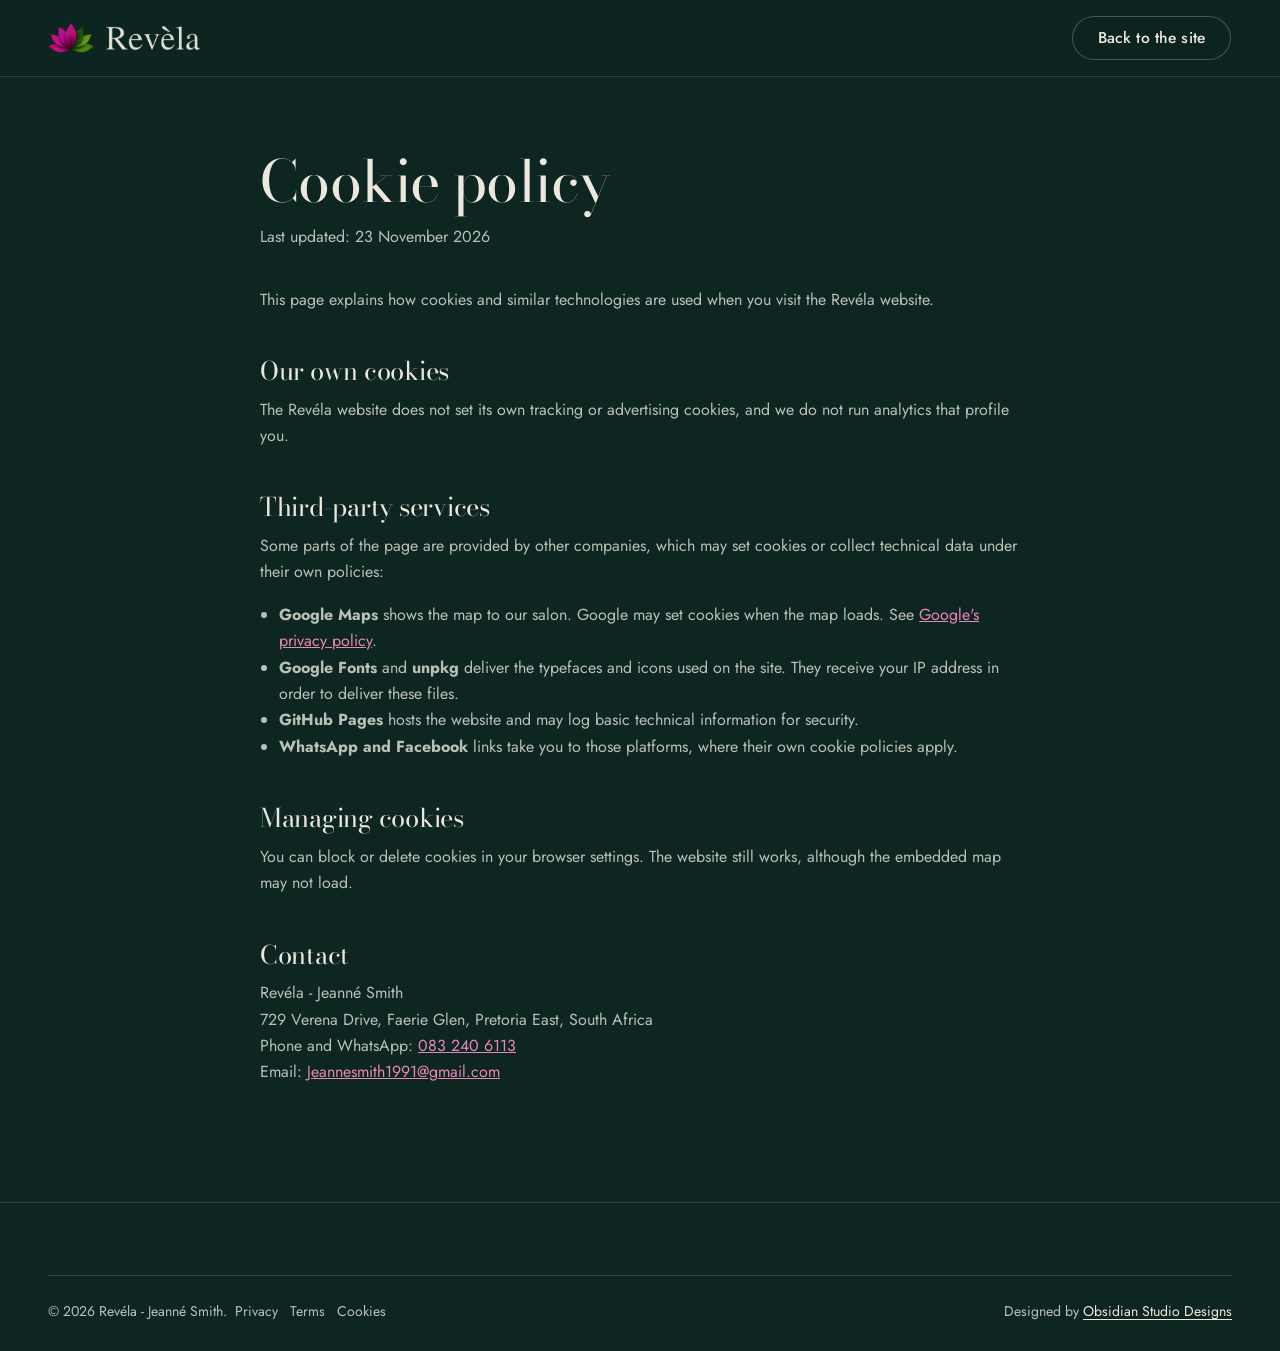
==== cookies/index.html @ 6b5a97c2 "Launch the Revéla website Co-Authored-By: Claude Opus 5.5 <noreply@anthropic.com>" ====
<!doctype html>
<html lang="en-ZA">
<head>
<meta charset="utf-8">
<meta name="viewport" content="width=device-width, initial-scale=1, viewport-fit=cover">
<title>Cookie policy | Revéla</title>
<meta name="description" content="How cookies and third-party services are used on the Revéla website.">
<meta name="robots" content="index, follow">
<link rel="canonical" href="https://obsidianstudiodesigns.github.io/Revela/cookies/">
<meta name="theme-color" content="#0e2621">
<meta property="og:type" content="website">
<meta property="og:site_name" content="Revéla">
<meta property="og:title" content="Cookie policy | Revéla">
<meta property="og:description" content="How cookies and third-party services are used on the Revéla website.">
<meta property="og:url" content="https://obsidianstudiodesigns.github.io/Revela/cookies/">
<meta property="og:image" content="https://obsidianstudiodesigns.github.io/Revela/assets/og/revela-og.jpg">
<meta property="og:image:width" content="1200">
<meta property="og:image:height" content="630">
<meta name="twitter:card" content="summary_large_image">
<meta name="twitter:image" content="https://obsidianstudiodesigns.github.io/Revela/assets/og/revela-og.jpg">
<link rel="icon" href="../favicon.ico" sizes="any">
<link rel="icon" type="image/png" sizes="32x32" href="../favicon-32.png">
<link rel="apple-touch-icon" href="../apple-touch-icon.png">
<link rel="manifest" href="../site.webmanifest">
<link rel="preconnect" href="https://fonts.googleapis.com">
<link rel="preconnect" href="https://fonts.gstatic.com" crossorigin>
<link rel="stylesheet" href="https://fonts.googleapis.com/css2?family=Bodoni+Moda:ital,opsz,wght@0,6..96,400..600;1,6..96,400..500&family=Jost:wght@300..600&display=swap">
<link rel="stylesheet" href="../assets/css/site.css">
</head>
<body>
<a class="skip" href="#main">Skip to content</a>
<header class="site-head is-solid">
  <div class="wrap head-in">
    <a class="brand" href="../" aria-label="Revéla home">
      <img class="lotus" src="../assets/brand/lotus.png" alt="" width="602" height="380">
      <img class="word" src="../assets/brand/wordmark.png" alt="Revéla" width="535" height="137">
    </a>
    <a class="btn btn-ghost" href="../" style="min-height:44px">Back to the site</a>
  </div>
</header>
<main id="main" class="legal">
  <div class="wrap">
<h1>Cookie policy</h1>
<p class="updated">Last updated: 23 November 2026</p>
<p>This page explains how cookies and similar technologies are used when you visit the Revéla website.</p>
<h2>Our own cookies</h2>
<p>The Revéla website does not set its own tracking or advertising cookies, and we do not run analytics that profile you.</p>
<h2>Third-party services</h2>
<p>Some parts of the page are provided by other companies, which may set cookies or collect technical data under their own policies:</p>
<ul>
<li><strong>Google Maps</strong> shows the map to our salon. Google may set cookies when the map loads. See <a href="https://policies.google.com/privacy" target="_blank" rel="noopener">Google's privacy policy</a>.</li>
<li><strong>Google Fonts</strong> and <strong>unpkg</strong> deliver the typefaces and icons used on the site. They receive your IP address in order to deliver these files.</li>
<li><strong>GitHub Pages</strong> hosts the website and may log basic technical information for security.</li>
<li><strong>WhatsApp and Facebook</strong> links take you to those platforms, where their own cookie policies apply.</li>
</ul>
<h2>Managing cookies</h2>
<p>You can block or delete cookies in your browser settings. The website still works, although the embedded map may not load.</p>
<h2>Contact</h2>
<p>Revéla - Jeanné Smith<br>729 Verena Drive, Faerie Glen, Pretoria East, South Africa<br>Phone and WhatsApp: <a href="tel:+27832406113">083 240 6113</a><br>Email: <a href="mailto:Jeannesmith1991@gmail.com">Jeannesmith1991@gmail.com</a></p>
  </div>
</main>
<footer class="foot">
  <div class="wrap">
    <div class="foot-base" style="margin-top:0">
      <p>&copy; 2026 Revéla - Jeanné Smith. &nbsp;<a href="../privacy/">Privacy</a> &nbsp; <a href="../terms/">Terms</a> &nbsp; <a href="../cookies/">Cookies</a></p>
      <p class="credit">Designed by <a href="https://obsidianstudiodesigns.co.za/" target="_blank" rel="noopener">Obsidian Studio Designs</a></p>
    </div>
  </div>
</footer>
</body>
</html>
---- assets/css/site.css ----
/* Revéla. Hair loss solutions by Jeanné Smith.
   Theme: brand-locked deep forest. Radius rule: buttons and chips are full pill, media and panels use --r (4px). */
:root{
  --night:#0e2621;
  --pine:#143530;
  --pine-2:#1a4038;
  --line:rgba(236,232,222,.14);
  --line-2:rgba(236,232,222,.26);
  --bone:#ece8de;
  --mute:#b9c1b6;
  --orchid:#c2287a;
  --orchid-ink:#a81f68;
  --orchid-soft:#ea86b9;
  --r:4px;
  --serif:"Bodoni Moda", "Didot", "Bodoni 72", Georgia, serif;
  --sans:"Jost", "Futura", "Century Gothic", system-ui, sans-serif;
  --wrap:1240px;
  --gut:clamp(20px,4vw,48px);
  --ease:cubic-bezier(.16,1,.3,1);
  color-scheme:dark;
}
*,*::before,*::after{box-sizing:border-box}
html{-webkit-text-size-adjust:100%;scroll-behavior:smooth;scroll-padding-top:84px}
body{margin:0;background:var(--night);color:var(--bone);font-family:var(--sans);font-size:clamp(16px,1.05vw,17.5px);line-height:1.65;font-weight:400;-webkit-font-smoothing:antialiased;text-rendering:optimizeLegibility;overflow-x:hidden}
img,picture,video,iframe{display:block;max-width:100%}
img{height:auto}
a{color:inherit}
button,input,select,textarea{font:inherit;color:inherit}
:focus-visible{outline:2px solid var(--orchid-soft);outline-offset:3px;border-radius:2px}
::selection{background:var(--orchid);color:#fff}
.wrap{width:min(100% - var(--gut)*2, var(--wrap));margin-inline:auto}
.sr-only{position:absolute!important;width:1px;height:1px;padding:0;margin:-1px;overflow:hidden;clip:rect(0 0 0 0);white-space:nowrap;border:0}
.skip{position:absolute;left:12px;top:-60px;z-index:100;background:var(--bone);color:var(--night);padding:10px 16px;border-radius:999px;text-decoration:none;font-weight:500}
.skip:focus{top:12px}

/* Type */
h1,h2,h3{font-family:var(--serif);font-weight:400;line-height:1.08;letter-spacing:-.01em;margin:0;font-optical-sizing:auto}
h2{font-size:clamp(2.1rem,4.2vw,3.6rem)}
h3{font-size:clamp(1.35rem,1.9vw,1.7rem);line-height:1.2}
p{margin:0 0 1em}
.lede{font-size:clamp(1.06rem,1.3vw,1.2rem);color:var(--mute);max-width:58ch}
.muted{color:var(--mute)}
em.i{font-style:italic}

/* Buttons */
.btn{display:inline-flex;align-items:center;justify-content:center;gap:.6em;white-space:nowrap;min-height:50px;padding:0 1.6em;border-radius:999px;font-weight:500;font-size:.98rem;letter-spacing:.01em;text-decoration:none;border:1px solid transparent;cursor:pointer;transition:background-color .3s var(--ease),color .3s var(--ease),border-color .3s var(--ease),transform .2s var(--ease)}
.btn:active{transform:translateY(1px) scale(.985)}
.btn-primary{background:var(--orchid);color:#fff}
.btn-primary:hover{background:var(--orchid-ink)}
.btn-ghost{border-color:var(--line-2);color:var(--bone);background:rgba(14,38,33,.35);backdrop-filter:blur(6px)}
.btn-ghost:hover{border-color:var(--bone);background:rgba(236,232,222,.08)}
.btn i{font-size:20px;line-height:1;flex:none}
.link{color:var(--orchid-soft);text-decoration:underline;text-decoration-thickness:1px;text-underline-offset:4px}
.link:hover{color:var(--bone)}

/* Header */
.site-head{position:fixed;inset:0 0 auto;z-index:50;transition:background-color .4s var(--ease),border-color .4s var(--ease),backdrop-filter .4s;border-bottom:1px solid transparent}
.site-head.is-solid{background:rgba(14,38,33,.86);backdrop-filter:blur(14px) saturate(1.2);-webkit-backdrop-filter:blur(14px) saturate(1.2);border-bottom-color:var(--line)}
.head-in{display:flex;align-items:center;justify-content:space-between;gap:24px;height:76px}
.brand{display:flex;align-items:center;gap:12px;text-decoration:none}
.brand .lotus{width:46px;height:auto}
.brand .word{height:24px;width:auto}
.nav{display:flex;align-items:center;gap:clamp(18px,2.2vw,34px)}
.nav a:not(.btn){text-decoration:none;font-size:.95rem;color:var(--mute);transition:color .25s}
.nav a:not(.btn):hover{color:var(--bone)}
.nav .btn{min-height:44px;padding:0 1.3em;font-size:.92rem}
.menu-btn{display:none;width:46px;height:46px;border-radius:999px;border:1px solid var(--line-2);background:transparent;cursor:pointer;align-items:center;justify-content:center}
.menu-btn span{display:block;width:18px;height:1.5px;background:var(--bone);position:relative;transition:transform .3s var(--ease)}
.menu-btn span::before,.menu-btn span::after{content:"";position:absolute;left:0;width:18px;height:1.5px;background:var(--bone);transition:transform .3s var(--ease),top .3s var(--ease)}
.menu-btn span::before{top:-6px}.menu-btn span::after{top:6px}
.menu-open .menu-btn span{background:transparent}
.menu-open .menu-btn span::before{top:0;transform:rotate(45deg)}
.menu-open .menu-btn span::after{top:0;transform:rotate(-45deg)}

/* Hero */
.hero{position:relative;min-height:100dvh;display:flex;align-items:center;isolation:isolate;overflow:hidden;padding:120px 0 72px}
.hero-media{position:absolute;inset:0;z-index:-2}
.hero-media img{width:100%;height:100%;object-fit:cover;object-position:72% 50%}
.hero::after{content:"";position:absolute;inset:0;z-index:-1;background:linear-gradient(180deg,rgba(11,32,27,.7) 0,rgba(11,32,27,0) 150px),linear-gradient(90deg,rgba(11,32,27,.92) 0%,rgba(11,32,27,.7) 34%,rgba(11,32,27,.05) 62%),linear-gradient(0deg,rgba(14,38,33,1) 0%,rgba(14,38,33,1) 3%,rgba(14,38,33,0) 30%)}
.hero-copy{max-width:820px}
.hero h1{font-size:clamp(2.5rem,4.3vw,4rem);line-height:1.04;letter-spacing:-.018em;margin-bottom:28px}
.hero h1 .line{display:block;padding-bottom:.06em}
.hero h1 .line:last-child{font-style:italic}
.hero .lede{color:#d4d6cc;margin-bottom:36px;max-width:44ch}
.cta-row{display:flex;flex-wrap:wrap;gap:12px}

@media (prefers-reduced-motion:no-preference){
  .hero-media img{animation:heroIn 2.4s var(--ease) both}
  .hero [data-in]{opacity:0;transform:translateY(22px);animation:rise 1.1s var(--ease) forwards;animation-delay:calc(var(--d,0) * 1ms + 250ms)}
}
@keyframes heroIn{from{transform:scale(1.08);opacity:.4}to{transform:scale(1);opacity:1}}
@keyframes rise{to{opacity:1;transform:none}}

/* Section rhythm */
.sec{padding:clamp(80px,11vw,150px) 0}
.sec-tight{padding:clamp(64px,8vw,110px) 0}

/* Statement */
.statement{display:grid;grid-template-columns:minmax(0,1fr);gap:56px}
.statement blockquote{margin:0;font-family:var(--serif);font-size:clamp(1.7rem,3.3vw,2.85rem);line-height:1.22;max-width:24ch}
.statement blockquote p{margin:0}
.statement blockquote footer{margin-top:22px;font-family:var(--sans);font-size:.95rem;color:var(--mute)}
.truths{display:grid;grid-template-columns:repeat(3,minmax(0,1fr));gap:0;border-top:1px solid var(--line)}
.truths div{padding:28px 28px 0 0}
.truths div + div{padding-left:28px;border-left:1px solid var(--line)}
.truths strong{display:block;font-family:var(--serif);font-weight:400;font-size:1.5rem;line-height:1.2;margin-bottom:8px}
.truths p{color:var(--mute);margin:0;max-width:30ch}
@media (min-width:1000px){.statement{grid-template-columns:1.15fr 1fr;align-items:end}.truths{grid-template-columns:1fr;border-top:0}.truths div,.truths div + div{padding:22px 0;border-left:0;border-top:1px solid var(--line)}}

/* Solutions index */
.sol-head{max-width:640px;margin-bottom:56px}
.sol-head h2{margin-bottom:18px}
.sol{display:grid;grid-template-columns:minmax(0,1.1fr) minmax(0,1.2fr);column-gap:clamp(32px,6vw,96px);align-items:start}
.sol-item{display:contents}
.sol-tab{grid-column:1;display:flex;align-items:baseline;justify-content:space-between;gap:16px;width:100%;text-align:left;background:none;border:0;border-top:1px solid var(--line);padding:22px 0;cursor:pointer;font-family:var(--serif);font-size:clamp(1.35rem,2.1vw,1.85rem);line-height:1.15;color:var(--mute);transition:color .3s var(--ease)}
.sol-tab small{font-family:var(--sans);font-size:.85rem;color:var(--mute);opacity:.8;white-space:nowrap}
.sol-tab:hover{color:var(--bone)}
.sol-tab[aria-selected="true"]{color:var(--bone)}
.sol-tab[aria-selected="true"] .tick{opacity:1;transform:none}
.tick{width:10px;height:10px;border-radius:999px;background:var(--orchid);opacity:0;transform:scale(.4);transition:all .35s var(--ease);flex:none;align-self:center}
.sol-tab .name{display:flex;align-items:center;gap:14px}
.sol-item:last-child .sol-tab{border-bottom:1px solid var(--line)}
.sol-panel{grid-column:2;grid-row:1 / span 6;position:sticky;top:110px;background:var(--pine);border:1px solid var(--line);border-radius:var(--r);padding:clamp(28px,3.4vw,48px);overflow:hidden;isolation:isolate;min-height:100%}
.sol-panel::after{content:"";position:absolute;right:0;bottom:0;width:260px;height:170px;background:url(../brand/lotus.png) right -50px bottom -36px/300px auto no-repeat;opacity:.08;z-index:-1;pointer-events:none}
.sol-panel h3{font-size:clamp(1.6rem,2.4vw,2.2rem);line-height:1.15}
.sol-panel .for{display:block;font-family:var(--sans);color:var(--orchid-soft);font-size:.95rem;margin-bottom:14px}
.sol-panel[hidden]{display:none}
.sol-panel figure{margin:0 0 28px;aspect-ratio:4/3;overflow:hidden;border-radius:var(--r);background:var(--pine)}
.sol-panel figure img{width:100%;height:100%;object-fit:cover}
.sol-panel h3{margin-bottom:14px}
.sol-panel p{color:var(--mute);max-width:56ch}
.facts{list-style:none;padding:0;margin:22px 0 0;display:flex;flex-wrap:wrap;gap:8px}
.facts li{border:1px solid var(--line-2);border-radius:999px;padding:6px 14px;font-size:.88rem;color:var(--bone)}
@media (prefers-reduced-motion:no-preference){.sol-panel:not([hidden]){animation:fade .55s var(--ease)}}
@keyframes fade{from{opacity:0;transform:translateY(10px)}to{opacity:1;transform:none}}

/* Transformations */
.tf-head{display:flex;flex-direction:column;gap:16px;max-width:680px;margin-bottom:48px}
.tf{display:grid;grid-template-columns:minmax(0,1fr) minmax(0,1fr);gap:clamp(16px,2vw,24px)}
.tf-side{display:grid;grid-template-rows:auto auto;gap:clamp(16px,2vw,24px)}
.compare{position:relative;overflow:hidden;border-radius:var(--r);background:var(--pine);user-select:none;-webkit-user-select:none;touch-action:pan-y}
.compare img{width:100%;height:100%;object-fit:cover;pointer-events:none}
.compare .after{position:absolute;inset:0;clip-path:inset(0 0 0 var(--pos,50%))}
.compare .handle{position:absolute;top:0;bottom:0;left:var(--pos,50%);width:2px;margin-left:-1px;background:var(--bone);pointer-events:none}
.compare .handle::after{content:"";position:absolute;top:50%;left:50%;width:46px;height:46px;margin:-23px 0 0 -23px;border-radius:999px;background:var(--bone) url("data:image/svg+xml,%3Csvg xmlns='http://www.w3.org/2000/svg' viewBox='0 0 24 24' fill='none' stroke='%230e2621' stroke-width='1.6' stroke-linecap='round' stroke-linejoin='round'%3E%3Cpath d='M9 6l-6 6 6 6M15 6l6 6-6 6'/%3E%3C/svg%3E") center/22px no-repeat;box-shadow:0 6px 24px rgba(5,18,15,.45)}
.compare input{position:absolute;inset:0;width:100%;height:100%;opacity:0;cursor:ew-resize;margin:0}
.compare .tag{position:absolute;bottom:14px;padding:5px 12px;border-radius:999px;background:rgba(14,38,33,.72);backdrop-filter:blur(6px);font-size:.82rem;pointer-events:none}
.compare .tag.b{left:14px}.compare .tag.a{right:14px}
.compare.big,.compare.mid{aspect-ratio:4/5;max-height:76vh;width:100%}
.tf-cap{margin-top:14px;color:var(--mute);font-size:.95rem;max-width:52ch}
.tf-cap strong{color:var(--bone);font-weight:500}
.pairs{display:grid;grid-template-columns:repeat(3,minmax(0,1fr));gap:clamp(16px,2vw,24px);margin-top:clamp(16px,2vw,24px)}
.pair figure{margin:0;display:grid;grid-template-columns:1fr 1fr;gap:3px;border-radius:var(--r);overflow:hidden}
.pair img{aspect-ratio:3/4;width:100%;object-fit:cover}
.pair p{margin:14px 0 0;color:var(--mute);font-size:.95rem}
.pair p strong{color:var(--bone);font-weight:500;display:block;font-family:var(--serif);font-size:1.15rem;margin-bottom:4px}

/* Existing systems band */
.band{background:var(--pine);border-block:1px solid var(--line)}
.band-in{display:grid;grid-template-columns:minmax(0,1fr) minmax(0,1fr);gap:clamp(32px,6vw,96px);align-items:center}
.band h2{font-size:clamp(2rem,3.6vw,3.1rem);margin-bottom:18px}
.checks{list-style:none;padding:0;margin:0;display:grid;grid-template-columns:1fr 1fr;gap:0 32px}
.checks li{display:flex;gap:12px;align-items:flex-start;padding:16px 0;border-top:1px solid var(--line)}
.checks i{flex:none;margin-top:2px}

/* About */
.about{display:grid;grid-template-columns:minmax(0,.9fr) minmax(0,1.1fr);gap:clamp(36px,6vw,96px);align-items:start}
.about-portrait{position:sticky;top:110px;margin:0}
.about-portrait img{border-radius:var(--r);width:100%;aspect-ratio:4/5;object-fit:cover;object-position:50% 20%}
.about-portrait figcaption{margin-top:14px;color:var(--mute);font-size:.92rem}
.about-copy h2{margin-bottom:28px}
.about-copy p{color:var(--mute);max-width:60ch}
.about-copy p.big{font-family:var(--serif);font-size:clamp(1.3rem,1.9vw,1.6rem);line-height:1.4;color:var(--bone);max-width:34ch;margin-bottom:28px}
.about-team{margin:44px 0 0}
.about-team img{border-radius:var(--r);width:100%;aspect-ratio:16/10;object-fit:cover}
.about-team figcaption{margin-top:14px;color:var(--mute);font-size:.95rem;max-width:60ch}
.sign{font-family:var(--serif);font-style:italic;font-size:1.6rem;color:var(--bone);margin-top:8px}

/* Process */
.steps{list-style:none;padding:0;margin:56px 0 0;display:grid;grid-template-columns:repeat(4,minmax(0,1fr));counter-reset:s;position:relative}
.steps::before{content:"";position:absolute;left:0;right:0;top:23px;height:1px;background:var(--line-2)}
.steps li{position:relative;padding-right:28px;counter-increment:s}
.steps li::before{content:counter(s);display:grid;place-items:center;width:46px;height:46px;border-radius:999px;background:var(--night);border:1px solid var(--line-2);font-family:var(--serif);font-size:1.2rem;margin-bottom:24px;position:relative}
.steps li:first-child::before{background:var(--orchid);border-color:var(--orchid);color:#fff}
.steps h3{font-size:1.35rem;margin-bottom:10px}
.steps p{color:var(--mute);margin:0;max-width:30ch}

/* Grow from within */
.grow{display:grid;grid-template-columns:minmax(0,1.05fr) minmax(0,1fr);gap:clamp(32px,5vw,80px);align-items:center}
.grow-visual{position:relative;display:grid;grid-template-columns:1.1fr .9fr;gap:16px;align-items:end}
.grow-visual img{border-radius:var(--r);width:100%;object-fit:cover}
.grow-visual .v1{aspect-ratio:3/4;object-position:50% 30%}
.grow-visual .v2{aspect-ratio:4/5;background:#cfe0ea}
.grow-copy h2{margin-bottom:20px}
.prod{padding:24px 0;border-top:1px solid var(--line)}
.prod:last-child{border-bottom:1px solid var(--line)}
.prod-top{display:flex;justify-content:space-between;align-items:baseline;gap:16px;margin-bottom:6px}
.prod h3{font-size:1.4rem}
.price{font-family:var(--serif);font-size:1.4rem;color:var(--orchid-soft);white-space:nowrap}
.prod p{color:var(--mute);margin:0;max-width:56ch}

/* Reviews */
.rev-head{display:flex;justify-content:space-between;align-items:end;gap:24px;margin-bottom:44px;flex-wrap:wrap}
.rev-nav{display:flex;gap:10px}
.rev-nav button{width:50px;height:50px;border-radius:999px;border:1px solid var(--line-2);background:transparent;cursor:pointer;display:grid;place-items:center;transition:border-color .25s,background-color .25s}
.rev-nav button:hover{border-color:var(--bone);background:rgba(236,232,222,.06)}
.rev-nav svg{width:20px;height:20px}
.reviews{display:grid;grid-auto-flow:column;grid-auto-columns:min(440px,84vw);gap:20px;overflow-x:auto;scroll-snap-type:x mandatory;padding-bottom:12px;scrollbar-width:none;overscroll-behavior-x:contain}
.reviews::-webkit-scrollbar{display:none}
.reviews blockquote{margin:0;scroll-snap-align:start;background:var(--pine);border:1px solid var(--line);border-radius:var(--r);padding:34px 32px 30px;display:flex;flex-direction:column;justify-content:space-between;gap:28px;min-height:280px}
.reviews blockquote p{font-family:var(--serif);font-size:1.28rem;line-height:1.45;margin:0}
.reviews footer{font-size:.92rem;color:var(--mute)}
.reviews footer strong{display:block;color:var(--bone);font-weight:500;font-size:1rem}
.rec{display:flex;align-items:center;gap:12px;color:var(--mute)}
.rec b{font-family:var(--serif);font-weight:400;font-size:2.4rem;color:var(--bone);line-height:1}

/* Salon gallery */
.salon-grid{display:grid;grid-template-columns:1.2fr .8fr .8fr;grid-template-rows:auto auto;gap:16px;margin-top:48px}
.salon-grid figure{margin:0;overflow:hidden;border-radius:var(--r)}
.salon-grid img{width:100%;height:100%;object-fit:cover}
.salon-grid .g1{grid-row:span 2}
.salon-grid .g1 img{aspect-ratio:auto;min-height:100%}
.salon-grid .g2 img,.salon-grid .g3 img{aspect-ratio:4/5}
.salon-grid .g4{grid-column:span 2;background:var(--pine);border:1px solid var(--line);padding:clamp(24px,3vw,40px)}
.chips{list-style:none;padding:0;margin:18px 0 0;display:flex;flex-wrap:wrap;gap:8px}
.chips li{border:1px solid var(--line-2);border-radius:999px;padding:7px 15px;font-size:.92rem}

/* FAQ */
.faq{display:grid;grid-template-columns:minmax(0,.8fr) minmax(0,1.2fr);gap:clamp(32px,6vw,96px);align-items:start}
.faq details{border-top:1px solid var(--line)}
.faq details:last-child{border-bottom:1px solid var(--line)}
.faq summary{list-style:none;cursor:pointer;display:flex;justify-content:space-between;align-items:center;gap:20px;padding:24px 0;font-family:var(--serif);font-size:clamp(1.15rem,1.5vw,1.35rem);line-height:1.3}
.faq summary::-webkit-details-marker{display:none}
.faq summary::after{content:"";flex:none;width:14px;height:14px;background:linear-gradient(var(--bone),var(--bone)) center/14px 1.5px no-repeat,linear-gradient(var(--bone),var(--bone)) center/1.5px 14px no-repeat;transition:transform .35s var(--ease)}
.faq details[open] summary::after{transform:rotate(45deg)}
.faq details p{color:var(--mute);margin:0 0 24px;max-width:62ch}

/* Visit */
.visit{display:grid;grid-template-columns:minmax(0,1fr) minmax(0,1fr);gap:clamp(32px,5vw,72px);align-items:start}
.visit-photo{margin:0 0 28px}
.visit-photo img{border-radius:var(--r);width:100%;aspect-ratio:16/9;object-fit:cover}
.contact-list{list-style:none;padding:0;margin:0}
.contact-list li{display:grid;grid-template-columns:28px 1fr;gap:14px;padding:16px 0;border-top:1px solid var(--line)}
.contact-list i{margin-top:2px}
.contact-list a{text-decoration:none}
.contact-list a:hover{color:var(--orchid-soft)}
.contact-list small{display:block;color:var(--mute);font-size:.88rem}
.map{margin-top:28px;border-radius:var(--r);overflow:hidden;border:1px solid var(--line);aspect-ratio:16/10;background:var(--pine)}
.map iframe{width:100%;height:100%;border:0;filter:grayscale(.35) contrast(1.05)}
.ct-note{margin-top:28px;padding:22px 24px;border:1px solid var(--line-2);border-radius:var(--r)}
.ct-note h3{font-size:1.3rem;margin-bottom:6px}
.ct-note p{margin:0;color:var(--mute)}

.form{position:sticky;top:100px;background:var(--pine);border:1px solid var(--line);border-radius:var(--r);padding:clamp(24px,3.4vw,44px)}
.form h2{font-size:clamp(1.9rem,3vw,2.6rem);margin-bottom:10px}
.form > p{color:var(--mute);margin-bottom:28px}
.field{display:flex;flex-direction:column;gap:8px;margin-bottom:20px}
.field label{font-size:.95rem;font-weight:500}
.field .help{font-size:.85rem;color:var(--mute)}
.field input,.field select,.field textarea{width:100%;background:var(--night);border:1px solid var(--line-2);border-radius:var(--r);padding:14px 16px;font-size:1rem;color:var(--bone);transition:border-color .25s}
.field textarea{min-height:120px;resize:vertical}
.field input::placeholder,.field textarea::placeholder{color:#93a096}
.field input:focus,.field select:focus,.field textarea:focus{outline:none;border-color:var(--orchid-soft);box-shadow:0 0 0 3px rgba(234,134,185,.22)}
.field select{appearance:none;background-image:url("data:image/svg+xml,%3Csvg xmlns='http://www.w3.org/2000/svg' viewBox='0 0 24 24' fill='none' stroke='%23ece8de' stroke-width='1.6'%3E%3Cpath d='M6 9l6 6 6-6'/%3E%3C/svg%3E");background-repeat:no-repeat;background-position:right 14px center;background-size:18px;padding-right:44px}
.field .err{display:none;font-size:.88rem;color:#ffadd2}
.field.invalid input,.field.invalid select{border-color:#ffadd2}
.field.invalid .err{display:block}
.row2{display:grid;grid-template-columns:1fr 1fr;gap:0 16px}
.form .btn{width:100%}
.form-foot{margin:16px 0 0;font-size:.86rem;color:var(--mute)}

/* Final CTA strip */
.closing{position:relative;overflow:hidden;isolation:isolate;text-align:left}
.closing-bg{position:absolute;inset:0;z-index:-1}
.closing-bg img{width:100%;height:100%;object-fit:cover;object-position:80% 40%;opacity:.55}
.closing::after{content:"";position:absolute;inset:0;z-index:-1;background:linear-gradient(90deg,var(--night) 20%,rgba(14,38,33,.4))}
.closing h2{font-size:clamp(2.3rem,5vw,4.4rem);max-width:15ch;margin-bottom:26px}

/* Footer */
.foot{border-top:1px solid var(--line);padding:72px 0 28px;font-size:.95rem}
.foot-top{display:grid;grid-template-columns:1.4fr 1fr 1fr 1fr;gap:40px}
.foot-brand img{width:180px;height:auto}
.foot-brand p{color:var(--mute);margin-top:18px;max-width:34ch}
.foot h3{font-family:var(--sans);font-size:.95rem;font-weight:500;margin-bottom:14px}
.foot ul{list-style:none;padding:0;margin:0;display:grid;gap:8px}
.foot a{text-decoration:none;color:var(--mute)}
.foot a:hover{color:var(--bone)}
.foot-base{display:flex;justify-content:space-between;gap:16px;flex-wrap:wrap;margin-top:56px;padding-top:24px;border-top:1px solid var(--line);color:var(--mute);font-size:.88rem}
.foot-base p{margin:0}
.credit a{color:var(--bone);text-decoration:underline;text-underline-offset:3px;text-decoration-thickness:1px}
.credit a:hover{color:var(--orchid-soft)}

/* Floating WhatsApp (mobile) */
.wa-float{text-decoration:none;position:fixed;right:16px;bottom:16px;z-index:40;width:58px;height:58px;border-radius:999px;background:var(--orchid);display:none;place-items:center;box-shadow:0 10px 30px rgba(5,18,15,.5);color:#fff}
.wa-float svg{width:28px;height:28px}

/* Legal pages */
.legal{padding:150px 0 100px}
.legal .wrap{max-width:760px}
.legal h1{font-size:clamp(2.4rem,5vw,3.6rem);margin-bottom:12px}
.legal h2{font-size:1.6rem;margin:44px 0 12px}
.legal p,.legal li{color:var(--mute)}
.legal ul{padding-left:1.2em}
.legal a{color:var(--orchid-soft)}
.legal .updated{color:var(--mute);margin-bottom:36px}

/* Responsive */
@media (max-width:1080px){
  .nav a.hide-md{display:none}
}
@media (max-width:900px){
  .menu-btn{display:inline-flex}
  .nav{position:fixed;inset:76px 0 auto 0;flex-direction:column;align-items:stretch;gap:0;padding:12px var(--gut) 28px;background:var(--night);border-bottom:1px solid var(--line);transform:translateY(-12px);opacity:0;visibility:hidden;transition:all .35s var(--ease)}
  .nav a:not(.btn),.nav a.hide-md{display:block;padding:16px 0;border-bottom:1px solid var(--line);font-size:1.1rem;color:var(--bone)}
  .nav .btn{margin-top:20px;min-height:52px}
  .menu-open .nav{transform:none;opacity:1;visibility:visible}
  .menu-open .site-head{background:rgba(14,38,33,.97)}
  .hero{align-items:flex-end;padding:110px 0 56px}
  .hero-media img{object-position:50% 100%}
  .hero::after{background:linear-gradient(180deg,rgba(11,32,27,.9) 0%,rgba(11,32,27,.55) 40%,rgba(11,32,27,.2) 62%,rgba(14,38,33,.95) 100%)}
  .hero{align-items:flex-start;padding-top:130px}
  .sol{grid-template-columns:1fr}
  .sol-item{display:block}
  .sol-panel{position:static;margin:0 0 24px;min-height:0}
  .sol-panel figure{aspect-ratio:16/10}
  .tf{grid-template-columns:1fr}
  .tf-side{grid-template-columns:1fr}
  .pairs{grid-template-columns:1fr}
  .pair figure{grid-template-columns:1fr 1fr}
  .band-in,.about,.grow,.faq,.visit{grid-template-columns:1fr}
  .about-portrait{position:static}
  .form{position:static}
  .steps{grid-template-columns:1fr 1fr;row-gap:40px}
  .steps::before{display:none}
  .salon-grid{grid-template-columns:1fr 1fr}
  .salon-grid .g1{grid-column:span 2;grid-row:auto}
  .salon-grid .g1 img{aspect-ratio:16/10}
  .salon-grid .g4{grid-column:span 2}
  .foot-top{grid-template-columns:1fr 1fr}
  .foot-brand{grid-column:span 2}
  .wa-float{display:grid}
}
@media (max-width:560px){
  .truths{grid-template-columns:1fr}
  .truths div,.truths div + div{padding:20px 0;border-left:0;border-top:1px solid var(--line)}
  .truths{border-top:0}
  .checks{grid-template-columns:1fr}
  .steps{grid-template-columns:1fr}
  .row2{grid-template-columns:1fr}
  .cta-row .btn{flex:1 1 100%}
  .brand .word{height:20px}
  .brand .lotus{width:40px}
  .sol-tab small{display:none}
  .foot-top{grid-template-columns:1fr}
  .foot-brand{grid-column:auto}
}
@media (prefers-reduced-motion:reduce){
  html{scroll-behavior:auto}
  *,*::before,*::after{animation-duration:.01ms!important;animation-iteration-count:1!important;transition-duration:.01ms!important}
}
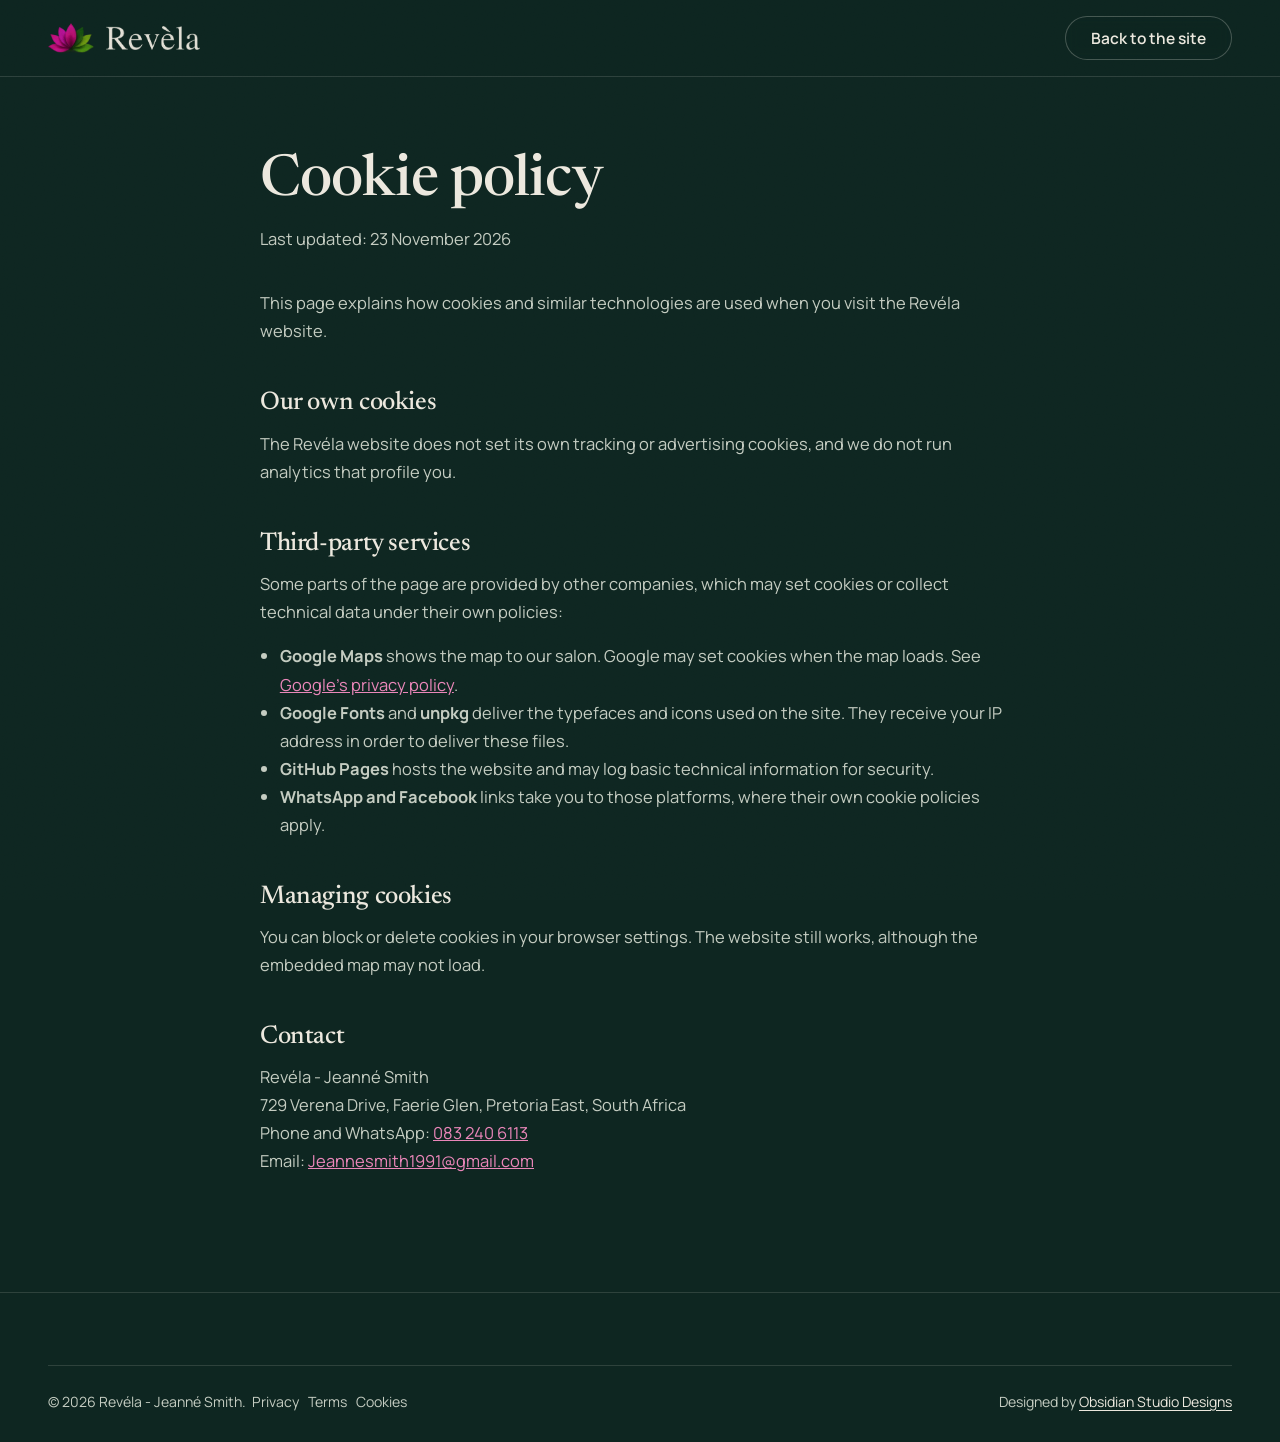
==== commit f63e2c9f: "Switch to Newsreader and Manrope for easier reading on mobile Replace Bodoni Moda and Jost, which re" ====
--- a/cookies/index.html
+++ b/cookies/index.html
@@ -24,7 +24,7 @@
 <link rel="manifest" href="../site.webmanifest">
 <link rel="preconnect" href="https://fonts.googleapis.com">
 <link rel="preconnect" href="https://fonts.gstatic.com" crossorigin>
-<link rel="stylesheet" href="https://fonts.googleapis.com/css2?family=Bodoni+Moda:ital,opsz,wght@0,6..96,400..600;1,6..96,400..500&family=Jost:wght@300..600&display=swap">
+<link rel="stylesheet" href="https://fonts.googleapis.com/css2?family=Manrope:wght@400..700&family=Newsreader:ital,opsz,wght@0,6..72,400..600;1,6..72,400..500&display=swap">
 <link rel="stylesheet" href="../assets/css/site.css">
 </head>
 <body>
--- a/assets/css/site.css
+++ b/assets/css/site.css
@@ -7,13 +7,13 @@
   --line:rgba(236,232,222,.14);
   --line-2:rgba(236,232,222,.26);
   --bone:#ece8de;
-  --mute:#b9c1b6;
+  --mute:#c4ccc1;
   --orchid:#c2287a;
   --orchid-ink:#a81f68;
   --orchid-soft:#ea86b9;
   --r:4px;
-  --serif:"Bodoni Moda", "Didot", "Bodoni 72", Georgia, serif;
-  --sans:"Jost", "Futura", "Century Gothic", system-ui, sans-serif;
+  --serif:"Newsreader", "Iowan Old Style", Georgia, serif;
+  --sans:"Manrope", "Segoe UI", system-ui, -apple-system, sans-serif;
   --wrap:1240px;
   --gut:clamp(20px,4vw,48px);
   --ease:cubic-bezier(.16,1,.3,1);
@@ -21,7 +21,7 @@
 }
 *,*::before,*::after{box-sizing:border-box}
 html{-webkit-text-size-adjust:100%;scroll-behavior:smooth;scroll-padding-top:84px}
-body{margin:0;background:var(--night);color:var(--bone);font-family:var(--sans);font-size:clamp(16px,1.05vw,17.5px);line-height:1.65;font-weight:400;-webkit-font-smoothing:antialiased;text-rendering:optimizeLegibility;overflow-x:hidden}
+body{margin:0;background:var(--night);color:var(--bone);font-family:var(--sans);font-size:clamp(16.5px,1.05vw,17.5px);line-height:1.7;font-weight:400;-webkit-font-smoothing:antialiased;text-rendering:optimizeLegibility;overflow-x:hidden}
 img,picture,video,iframe{display:block;max-width:100%}
 img{height:auto}
 a{color:inherit}
@@ -34,7 +34,7 @@
 .skip:focus{top:12px}
 
 /* Type */
-h1,h2,h3{font-family:var(--serif);font-weight:400;line-height:1.08;letter-spacing:-.01em;margin:0;font-optical-sizing:auto}
+h1,h2,h3{font-family:var(--serif);font-weight:500;line-height:1.1;letter-spacing:-.015em;margin:0;font-optical-sizing:auto}
 h2{font-size:clamp(2.1rem,4.2vw,3.6rem)}
 h3{font-size:clamp(1.35rem,1.9vw,1.7rem);line-height:1.2}
 p{margin:0 0 1em}
@@ -43,10 +43,10 @@
 em.i{font-style:italic}
 
 /* Buttons */
-.btn{display:inline-flex;align-items:center;justify-content:center;gap:.6em;white-space:nowrap;min-height:50px;padding:0 1.6em;border-radius:999px;font-weight:500;font-size:.98rem;letter-spacing:.01em;text-decoration:none;border:1px solid transparent;cursor:pointer;transition:background-color .3s var(--ease),color .3s var(--ease),border-color .3s var(--ease),transform .2s var(--ease)}
+.btn{display:inline-flex;align-items:center;justify-content:center;gap:.6em;white-space:nowrap;min-height:50px;padding:0 1.6em;border-radius:999px;font-weight:600;font-size:.97rem;letter-spacing:0;text-decoration:none;border:1px solid transparent;cursor:pointer;transition:background-color .3s var(--ease),color .3s var(--ease),border-color .3s var(--ease),transform .2s var(--ease)}
 .btn:active{transform:translateY(1px) scale(.985)}
-.btn-primary{background:var(--orchid);color:#fff}
-.btn-primary:hover{background:var(--orchid-ink)}
+.btn-primary{background:linear-gradient(180deg,#cc3386,var(--orchid));color:#fff;box-shadow:inset 0 1px 0 rgba(255,255,255,.18),0 10px 28px -12px rgba(194,40,122,.7)}
+.btn-primary:hover{background:linear-gradient(180deg,var(--orchid),var(--orchid-ink));transform:translateY(-1px);box-shadow:inset 0 1px 0 rgba(255,255,255,.18),0 16px 34px -14px rgba(194,40,122,.85)}
 .btn-ghost{border-color:var(--line-2);color:var(--bone);background:rgba(14,38,33,.35);backdrop-filter:blur(6px)}
 .btn-ghost:hover{border-color:var(--bone);background:rgba(236,232,222,.08)}
 .btn i{font-size:20px;line-height:1;flex:none}
@@ -75,12 +75,12 @@
 /* Hero */
 .hero{position:relative;min-height:100dvh;display:flex;align-items:center;isolation:isolate;overflow:hidden;padding:120px 0 72px}
 .hero-media{position:absolute;inset:0;z-index:-2}
-.hero-media img{width:100%;height:100%;object-fit:cover;object-position:72% 50%}
-.hero::after{content:"";position:absolute;inset:0;z-index:-1;background:linear-gradient(180deg,rgba(11,32,27,.7) 0,rgba(11,32,27,0) 150px),linear-gradient(90deg,rgba(11,32,27,.92) 0%,rgba(11,32,27,.7) 34%,rgba(11,32,27,.05) 62%),linear-gradient(0deg,rgba(14,38,33,1) 0%,rgba(14,38,33,1) 3%,rgba(14,38,33,0) 30%)}
+.hero-media img{width:100%;height:100%;object-fit:cover;object-position:100% 50%}
+.hero::after{content:"";position:absolute;inset:0;z-index:-1;background:linear-gradient(180deg,rgba(11,32,27,.7) 0,rgba(11,32,27,0) 150px),linear-gradient(90deg,rgba(11,32,27,.78) 0%,rgba(11,32,27,.45) 38%,rgba(11,32,27,0) 60%),linear-gradient(0deg,rgba(14,38,33,1) 0%,rgba(14,38,33,1) 3%,rgba(14,38,33,0) 30%)}
 .hero-copy{max-width:820px}
-.hero h1{font-size:clamp(2.5rem,4.3vw,4rem);line-height:1.04;letter-spacing:-.018em;margin-bottom:28px}
+.hero h1{font-size:clamp(2.45rem,4.3vw,4.1rem);line-height:1.06;letter-spacing:-.02em;margin-bottom:28px}
 .hero h1 .line{display:block;padding-bottom:.06em}
-.hero h1 .line:last-child{font-style:italic}
+.hero h1 .line:last-child{font-style:italic;font-weight:400}
 .hero .lede{color:#d4d6cc;margin-bottom:36px;max-width:44ch}
 .cta-row{display:flex;flex-wrap:wrap;gap:12px}
 
@@ -103,7 +103,7 @@
 .truths{display:grid;grid-template-columns:repeat(3,minmax(0,1fr));gap:0;border-top:1px solid var(--line)}
 .truths div{padding:28px 28px 0 0}
 .truths div + div{padding-left:28px;border-left:1px solid var(--line)}
-.truths strong{display:block;font-family:var(--serif);font-weight:400;font-size:1.5rem;line-height:1.2;margin-bottom:8px}
+.truths strong{display:block;font-family:var(--serif);font-weight:500;font-size:1.5rem;line-height:1.2;margin-bottom:8px}
 .truths p{color:var(--mute);margin:0;max-width:30ch}
 @media (min-width:1000px){.statement{grid-template-columns:1.15fr 1fr;align-items:end}.truths{grid-template-columns:1fr;border-top:0}.truths div,.truths div + div{padding:22px 0;border-left:0;border-top:1px solid var(--line)}}
 
@@ -156,7 +156,7 @@
 .pair p strong{color:var(--bone);font-weight:500;display:block;font-family:var(--serif);font-size:1.15rem;margin-bottom:4px}
 
 /* Existing systems band */
-.band{background:var(--pine);border-block:1px solid var(--line)}
+.band{position:relative;isolation:isolate;background:radial-gradient(60% 70% at 88% 0%,rgba(194,40,122,.07),transparent 70%),radial-gradient(55% 60% at 0% 100%,rgba(125,184,90,.06),transparent 70%),var(--pine);border-block:1px solid var(--line)}
 .band-in{display:grid;grid-template-columns:minmax(0,1fr) minmax(0,1fr);gap:clamp(32px,6vw,96px);align-items:center}
 .band h2{font-size:clamp(2rem,3.6vw,3.1rem);margin-bottom:18px}
 .checks{list-style:none;padding:0;margin:0;display:grid;grid-template-columns:1fr 1fr;gap:0 32px}
@@ -166,8 +166,11 @@
 /* About */
 .about{display:grid;grid-template-columns:minmax(0,.9fr) minmax(0,1.1fr);gap:clamp(36px,6vw,96px);align-items:start}
 .about-portrait{position:sticky;top:110px;margin:0}
-.about-portrait img{border-radius:var(--r);width:100%;aspect-ratio:4/5;object-fit:cover;object-position:50% 20%}
-.about-portrait figcaption{margin-top:14px;color:var(--mute);font-size:.92rem}
+.about-portrait picture{display:block;position:relative}
+.about-portrait picture::before{content:"";position:absolute;inset:18px -18px -18px 18px;border:1px solid rgba(234,134,185,.45);border-radius:var(--r);z-index:-1}
+.about-portrait{isolation:isolate}
+.about-portrait img{position:relative;border-radius:var(--r);width:100%;aspect-ratio:4/5;object-fit:cover;object-position:50% 20%}
+.about-portrait figcaption{margin-top:34px;color:var(--mute);font-size:.92rem}
 .about-copy h2{margin-bottom:28px}
 .about-copy p{color:var(--mute);max-width:60ch}
 .about-copy p.big{font-family:var(--serif);font-size:clamp(1.3rem,1.9vw,1.6rem);line-height:1.4;color:var(--bone);max-width:34ch;margin-bottom:28px}
@@ -207,17 +210,19 @@
 .rev-nav svg{width:20px;height:20px}
 .reviews{display:grid;grid-auto-flow:column;grid-auto-columns:min(440px,84vw);gap:20px;overflow-x:auto;scroll-snap-type:x mandatory;padding-bottom:12px;scrollbar-width:none;overscroll-behavior-x:contain}
 .reviews::-webkit-scrollbar{display:none}
-.reviews blockquote{margin:0;scroll-snap-align:start;background:var(--pine);border:1px solid var(--line);border-radius:var(--r);padding:34px 32px 30px;display:flex;flex-direction:column;justify-content:space-between;gap:28px;min-height:280px}
-.reviews blockquote p{font-family:var(--serif);font-size:1.28rem;line-height:1.45;margin:0}
+.reviews blockquote{position:relative;overflow:hidden;margin:0;scroll-snap-align:start;background:var(--pine);border:1px solid var(--line);border-radius:var(--r);padding:34px 32px 30px;display:flex;flex-direction:column;justify-content:space-between;gap:28px;min-height:280px}
+.reviews blockquote::before{content:"\201C";position:absolute;top:-18px;right:22px;font-family:var(--serif);font-size:8rem;line-height:1;color:var(--orchid);opacity:.35;pointer-events:none}
+.reviews blockquote p{position:relative;font-family:var(--serif);font-size:1.28rem;line-height:1.45;margin:0}
 .reviews footer{font-size:.92rem;color:var(--mute)}
 .reviews footer strong{display:block;color:var(--bone);font-weight:500;font-size:1rem}
 .rec{display:flex;align-items:center;gap:12px;color:var(--mute)}
-.rec b{font-family:var(--serif);font-weight:400;font-size:2.4rem;color:var(--bone);line-height:1}
+.rec b{font-family:var(--serif);font-weight:500;font-size:2.4rem;color:var(--bone);line-height:1}
 
 /* Salon gallery */
 .salon-grid{display:grid;grid-template-columns:1.2fr .8fr .8fr;grid-template-rows:auto auto;gap:16px;margin-top:48px}
 .salon-grid figure{margin:0;overflow:hidden;border-radius:var(--r)}
-.salon-grid img{width:100%;height:100%;object-fit:cover}
+.salon-grid img{width:100%;height:100%;object-fit:cover;transition:transform 1.2s var(--ease)}
+.salon-grid figure:hover img{transform:scale(1.04)}
 .salon-grid .g1{grid-row:span 2}
 .salon-grid .g1 img{aspect-ratio:auto;min-height:100%}
 .salon-grid .g2 img,.salon-grid .g3 img{aspect-ratio:4/5}
@@ -272,8 +277,10 @@
 /* Final CTA strip */
 .closing{position:relative;overflow:hidden;isolation:isolate;text-align:left}
 .closing-bg{position:absolute;inset:0;z-index:-1}
-.closing-bg img{width:100%;height:100%;object-fit:cover;object-position:80% 40%;opacity:.55}
-.closing::after{content:"";position:absolute;inset:0;z-index:-1;background:linear-gradient(90deg,var(--night) 20%,rgba(14,38,33,.4))}
+.closing{padding:clamp(110px,14vw,190px) 0}
+.closing-bg img{width:100%;height:100%;object-fit:cover;object-position:85% 50%}
+.closing::after{content:"";position:absolute;inset:0;z-index:-1;background:linear-gradient(90deg,rgba(14,38,33,.92) 15%,rgba(14,38,33,.35) 60%,rgba(14,38,33,.1)),linear-gradient(180deg,var(--night),transparent 18%,transparent 82%,var(--pine))}
+.closing p{color:#d4d6cc;max-width:44ch;margin-bottom:32px;font-size:1.1rem}
 .closing h2{font-size:clamp(2.3rem,5vw,4.4rem);max-width:15ch;margin-bottom:26px}
 
 /* Footer */
@@ -304,6 +311,25 @@
 .legal a{color:var(--orchid-soft)}
 .legal .updated{color:var(--mute);margin-bottom:36px}
 
+
+/* Texture: fine grain over the whole page (fixed, never scrolls) */
+body::after{content:"";position:fixed;inset:0;z-index:60;pointer-events:none;opacity:.05;mix-blend-mode:overlay;background-image:url("data:image/svg+xml,%3Csvg xmlns='http://www.w3.org/2000/svg' width='160' height='160'%3E%3Cfilter id='n'%3E%3CfeTurbulence type='fractalNoise' baseFrequency='.9' numOctaves='2' stitchTiles='stitch'/%3E%3C/filter%3E%3Crect width='100%25' height='100%25' filter='url(%23n)'/%3E%3C/svg%3E")}
+
+/* Hairline flourish under section titles */
+.rule{display:block;width:64px;height:1px;background:linear-gradient(90deg,var(--orchid-soft),transparent);margin:22px 0 0}
+
+/* Reveal on scroll: only when JS is running and motion is welcome */
+@media (prefers-reduced-motion:no-preference){
+  .js [data-reveal]{opacity:0;transform:translateY(28px);transition:opacity 1s var(--ease),transform 1.1s var(--ease);transition-delay:calc(var(--i,0) * 90ms)}
+  .js [data-reveal].in{opacity:1;transform:none}
+  .js [data-reveal="img"]{transform:translateY(28px) scale(.985)}
+  .js [data-reveal="img"].in{transform:none}
+  @supports (animation-timeline: view()){
+    .hero-media img{animation:heroIn 2.4s var(--ease) both, heroDrift linear both;animation-timeline:auto, view();animation-range:normal, exit 0% exit 100%}
+  }
+}
+@keyframes heroDrift{to{transform:translateY(8%) scale(1.06)}}
+
 /* Responsive */
 @media (max-width:1080px){
   .nav a.hide-md{display:none}
@@ -317,6 +343,8 @@
   .menu-open .site-head{background:rgba(14,38,33,.97)}
   .hero{align-items:flex-end;padding:110px 0 56px}
   .hero-media img{object-position:50% 100%}
+  .about-portrait picture::before{inset:12px -12px -12px 12px}
+  .closing-bg img{object-position:72% 50%}
   .hero::after{background:linear-gradient(180deg,rgba(11,32,27,.9) 0%,rgba(11,32,27,.55) 40%,rgba(11,32,27,.2) 62%,rgba(14,38,33,.95) 100%)}
   .hero{align-items:flex-start;padding-top:130px}
   .sol{grid-template-columns:1fr}
@@ -341,6 +369,16 @@
   .wa-float{display:grid}
 }
 @media (max-width:560px){
+  body{font-size:17px;line-height:1.72}
+  .lede{font-size:1.08rem}
+  .hero h1{font-size:2.55rem;line-height:1.08}
+  h2{font-size:2.15rem;line-height:1.12}
+  .statement blockquote{font-size:1.75rem;line-height:1.28}
+  .sol-tab{font-size:1.5rem}
+  .facts li,.chips li{font-size:.95rem}
+  .tf-cap,.pair p,.about-portrait figcaption,.about-team figcaption,.contact-list small,.form-foot,.field .help{font-size:.97rem}
+  .reviews blockquote p{font-size:1.2rem}
+  .foot{font-size:1rem}
   .truths{grid-template-columns:1fr}
   .truths div,.truths div + div{padding:20px 0;border-left:0;border-top:1px solid var(--line)}
   .truths{border-top:0}
